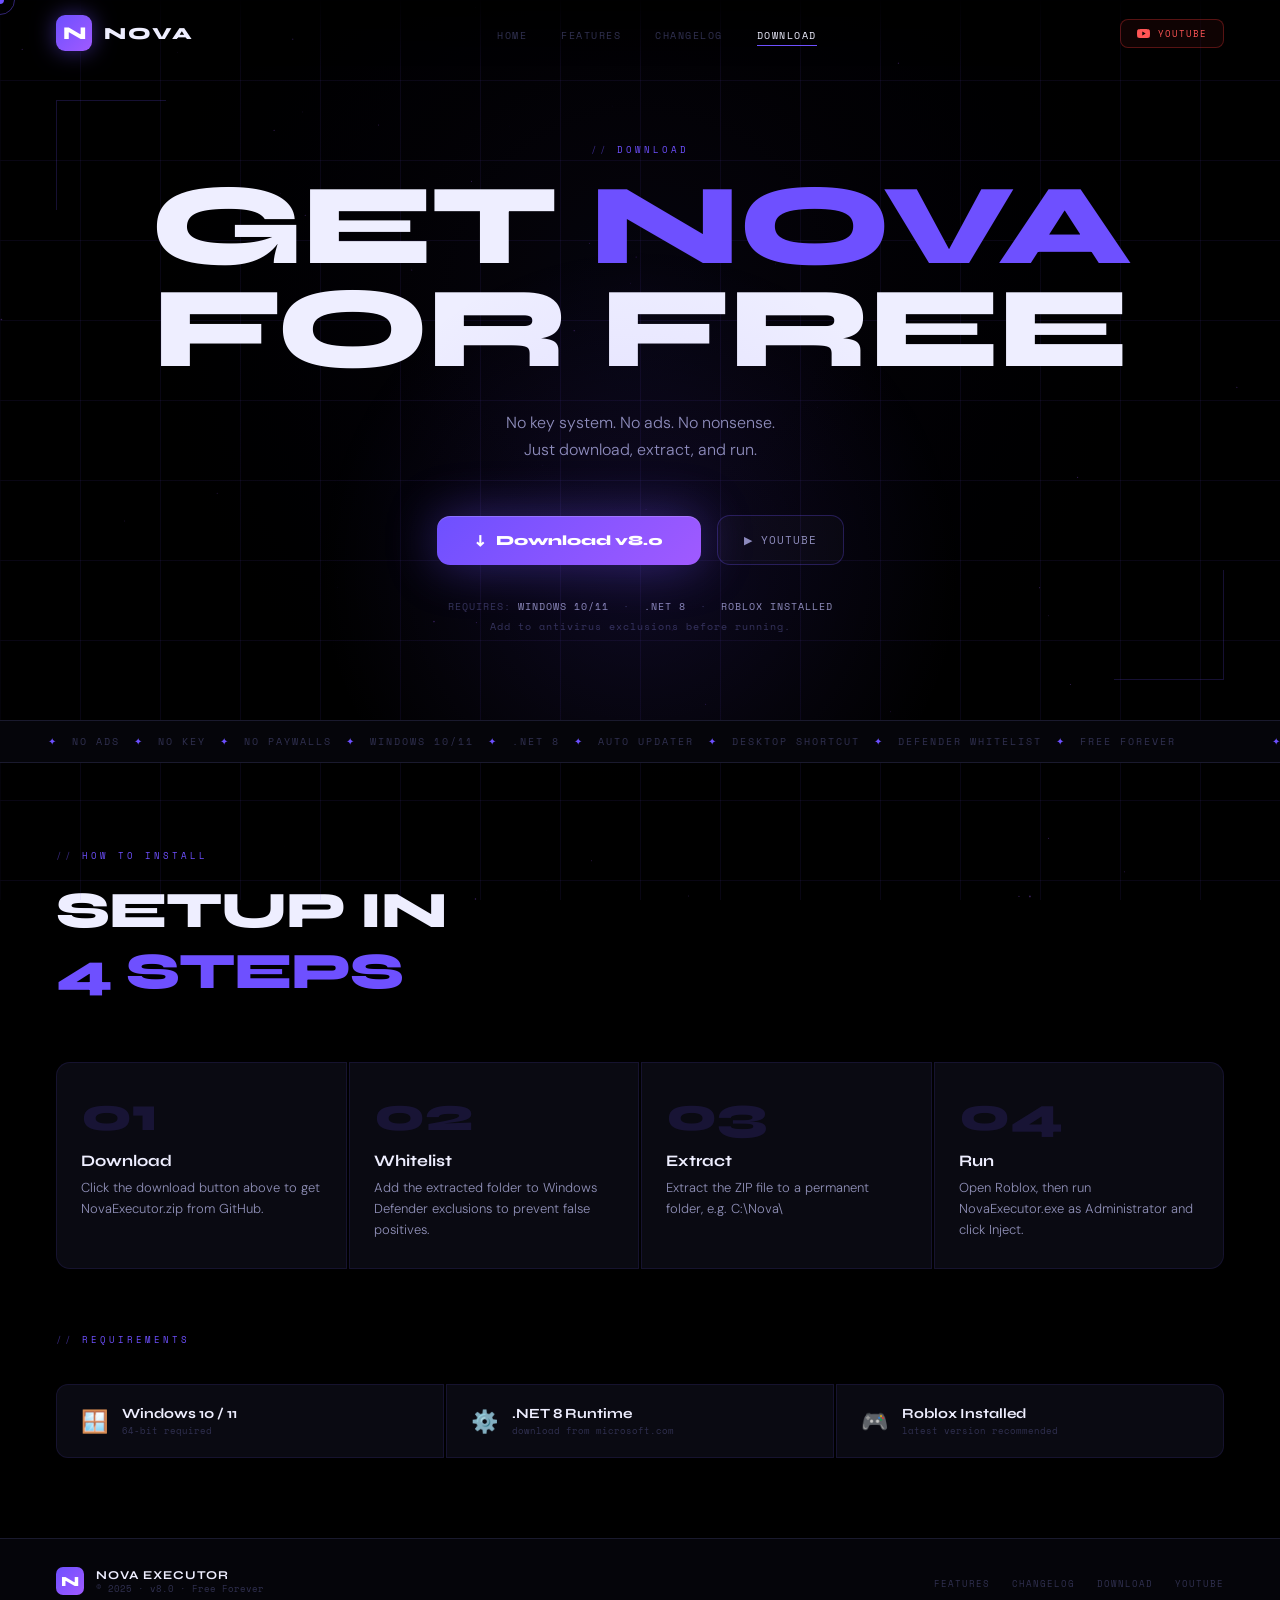
==== download.html @ 3f93aa5f "sa" ====
<!DOCTYPE html>
<html lang="en">
<head>
<meta charset="UTF-8"><meta name="viewport" content="width=device-width,initial-scale=1.0">
<title>Nova Executor — Download</title>
<link rel="stylesheet" href="style.css">
<style>
.dl-hero{min-height:80vh;display:flex;flex-direction:column;align-items:center;justify-content:center;text-align:center;padding:140px 24px 80px;position:relative;overflow:hidden}
.dl-glow{position:absolute;bottom:-200px;left:50%;transform:translateX(-50%);width:700px;height:700px;border-radius:50%;background:radial-gradient(ellipse,rgba(110,80,255,.12) 0%,transparent 65%);pointer-events:none}
.dtl{position:absolute;top:100px;left:56px;width:110px;height:110px;border:1px solid rgba(110,80,255,.2);border-right:none;border-bottom:none;pointer-events:none}
.dbr{position:absolute;bottom:40px;right:56px;width:110px;height:110px;border:1px solid rgba(110,80,255,.2);border-left:none;border-top:none;pointer-events:none}
.dbig{font-family:'Syne',sans-serif;font-size:clamp(52px,9vw,118px);font-weight:800;letter-spacing:-2px;line-height:.9;margin-bottom:28px}
.dbig span{color:var(--acc)}
.dsub{font-size:16px;color:var(--text2);margin-bottom:52px;font-weight:300;max-width:420px;margin-left:auto;margin-right:auto;line-height:1.7}
.dacts{display:flex;align-items:center;justify-content:center;gap:16px;flex-wrap:wrap;margin-bottom:32px}
.dnote{font-family:'Space Mono',monospace;font-size:10px;color:var(--muted);letter-spacing:1px;line-height:2}
.dnote span{color:var(--text2)}

/* STEPS */
.steps{display:grid;grid-template-columns:repeat(4,1fr);gap:2px;margin:60px 0 0}
.step{background:var(--bg2);border:1px solid var(--b);padding:28px 24px;position:relative;transition:all .3s}
.step:first-child{border-radius:14px 0 0 14px}
.step:last-child{border-radius:0 14px 14px 0}
.step:hover{border-color:var(--b2);background:var(--bg3)}
.step-num{font-family:'Syne',sans-serif;font-size:48px;font-weight:800;color:rgba(110,80,255,.15);line-height:1;margin-bottom:12px}
.step-title{font-family:'Syne',sans-serif;font-size:16px;font-weight:700;color:var(--text);margin-bottom:8px}
.step-desc{font-size:13px;color:var(--text2);line-height:1.6;font-weight:300}

/* REQUIRES */
.req-grid{display:grid;grid-template-columns:repeat(3,1fr);gap:2px;margin-top:20px}
.req{background:var(--bg2);border:1px solid var(--b);padding:20px 24px;display:flex;align-items:center;gap:14px;transition:all .2s}
.req:first-child{border-radius:12px 0 0 12px}
.req:last-child{border-radius:0 12px 12px 0}
.req:hover{border-color:var(--b2)}
.req-ico{font-size:22px;flex-shrink:0}
.req-name{font-family:'Syne',sans-serif;font-size:14px;font-weight:700;color:var(--text)}
.req-sub{font-family:'Space Mono',monospace;font-size:9px;color:var(--muted);margin-top:2px}

@media(max-width:880px){.steps,.req-grid{grid-template-columns:1fr}.step:first-child,.step:last-child,.req:first-child,.req:last-child{border-radius:12px}}
</style>
</head>
<body>
<canvas id="bgc"></canvas>
<div id="cd"></div><div id="cr"></div>
<nav id="nav">
  <a href="welcome.html" class="nl"><div class="nn">N</div><span class="nw">Nova</span></a>
  <ul class="nlinks">
    <li><a href="index.html">Home</a></li>
    <li><a href="features.html">Features</a></li>
    <li><a href="changelog.html">Changelog</a></li>
    <li><a href="download.html">Download</a></li>
  </ul>
  <a href="https://www.youtube.com/@Lmaosbros" target="_blank" rel="noopener" class="nyt">
    <svg width="13" height="13" viewBox="0 0 24 24"><path d="M23.5 6.2a3 3 0 0 0-2.1-2.1C19.5 3.5 12 3.5 12 3.5s-7.5 0-9.4.6A3 3 0 0 0 .5 6.2 31 31 0 0 0 0 12a31 31 0 0 0 .5 5.8 3 3 0 0 0 2.1 2.1c1.9.6 9.4.6 9.4.6s7.5 0 9.4-.6a3 3 0 0 0 2.1-2.1A31 31 0 0 0 24 12a31 31 0 0 0-.5-5.8zM9.75 15.5V8.5l6.25 3.5-6.25 3.5z" fill="currentColor"/></svg>
    YouTube
  </a>
</nav>

<div class="dl-hero">
  <div class="dl-glow"></div><div class="dtl"></div><div class="dbr"></div>
  <div class="ey rv" style="justify-content:center">Download</div>
  <h1 class="dbig rv">GET <span>NOVA</span><br>FOR FREE</h1>
  <p class="dsub rv">No key system. No ads. No nonsense.<br>Just download, extract, and run.</p>
  <div class="dacts rv">
    <a href="https://github.com/novaaexecutor/novaexecutor/raw/refs/heads/main/NovaExecutor.zip" class="bdl"><span>↓</span><span>Download v8.0</span></a>
    <a href="https://www.youtube.com/@Lmaosbros" target="_blank" rel="noopener" class="bol">▶ YouTube</a>
  </div>
  <div class="dnote rv">REQUIRES: <span>WINDOWS 10/11</span> &nbsp;·&nbsp; <span>.NET 8</span> &nbsp;·&nbsp; <span>ROBLOX INSTALLED</span><br>Add to antivirus exclusions before running.</div>
</div>

<div class="tw"><div class="tt tr">
  <div class="ti"><span class="s">✦</span>No Ads<span class="s">✦</span>No Key<span class="s">✦</span>No Paywalls<span class="s">✦</span>Windows 10/11<span class="s">✦</span>.NET 8<span class="s">✦</span>Auto Updater<span class="s">✦</span>Desktop Shortcut<span class="s">✦</span>Defender Whitelist<span class="s">✦</span>Free Forever</div>
  <div class="ti"><span class="s">✦</span>No Ads<span class="s">✦</span>No Key<span class="s">✦</span>No Paywalls<span class="s">✦</span>Windows 10/11<span class="s">✦</span>.NET 8<span class="s">✦</span>Auto Updater<span class="s">✦</span>Desktop Shortcut<span class="s">✦</span>Defender Whitelist<span class="s">✦</span>Free Forever</div>
</div></div>

<!-- INSTALL STEPS -->
<div class="page-wrap" style="padding-top:80px">
  <div class="ey rv">How to install</div>
  <h2 class="rv" style="font-family:'Syne',sans-serif;font-size:clamp(32px,4vw,56px);font-weight:800;letter-spacing:-1px;margin-bottom:0">SETUP IN<br><span style="color:var(--acc)">4 STEPS</span></h2>
  <div class="steps rv">
    <div class="step"><div class="step-num">01</div><div class="step-title">Download</div><div class="step-desc">Click the download button above to get NovaExecutor.zip from GitHub.</div></div>
    <div class="step"><div class="step-num">02</div><div class="step-title">Whitelist</div><div class="step-desc">Add the extracted folder to Windows Defender exclusions to prevent false positives.</div></div>
    <div class="step"><div class="step-num">03</div><div class="step-title">Extract</div><div class="step-desc">Extract the ZIP file to a permanent folder, e.g. C:\Nova\</div></div>
    <div class="step"><div class="step-num">04</div><div class="step-title">Run</div><div class="step-desc">Open Roblox, then run NovaExecutor.exe as Administrator and click Inject.</div></div>
  </div>

  <!-- REQUIREMENTS -->
  <div class="ey rv" style="margin-top:64px">Requirements</div>
  <div class="req-grid rv">
    <div class="req"><div class="req-ico">🪟</div><div><div class="req-name">Windows 10 / 11</div><div class="req-sub">64-bit required</div></div></div>
    <div class="req"><div class="req-ico">⚙️</div><div><div class="req-name">.NET 8 Runtime</div><div class="req-sub">download from microsoft.com</div></div></div>
    <div class="req"><div class="req-ico">🎮</div><div><div class="req-name">Roblox Installed</div><div class="req-sub">latest version recommended</div></div></div>
  </div>
</div>

<footer>
  <div class="fl"><div class="fn2">N</div><div><div class="fname2">NOVA EXECUTOR</div><div class="fcopy">© 2025 · v8.0 · Free Forever</div></div></div>
  <ul class="flinks">
    <li><a href="features.html">Features</a></li>
    <li><a href="changelog.html">Changelog</a></li>
    <li><a href="download.html">Download</a></li>
    <li><a href="https://www.youtube.com/@Lmaosbros" target="_blank">YouTube</a></li>
  </ul>
</footer>
<script src="app.js"></script>
</body>
</html>
---- style.css ----
@import url('https://fonts.googleapis.com/css2?family=Syne:wght@700;800&family=Space+Mono:wght@400;700&family=DM+Sans:wght@300;400;500&display=swap');

*,*::before,*::after{box-sizing:border-box;margin:0;padding:0}
:root{
  --bg:#000;--bg1:#05050a;--bg2:#0a0a12;--bg3:#101018;--dim:#1a1a2e;
  --b:rgba(110,80,255,.12);--b2:rgba(110,80,255,.28);
  --acc:#6e50ff;--acch:#a05aff;--accy:#c8ff00;
  --text:#eeeeff;--text2:#9090b8;--muted:#303050;
  --green:#00e87a;--red:#ff3b5c;--gold:#ffb800;
}
html{scroll-behavior:smooth}
body{background:var(--bg);color:var(--text);font-family:'DM Sans',sans-serif;overflow-x:hidden;cursor:none;min-height:100vh}
::selection{background:rgba(110,80,255,.35)}
::-webkit-scrollbar{width:3px}
::-webkit-scrollbar-track{background:var(--bg)}
::-webkit-scrollbar-thumb{background:var(--acc);border-radius:2px}

/* CURSOR */
#cd{position:fixed;width:8px;height:8px;background:var(--acc);border-radius:50%;pointer-events:none;z-index:9999;transform:translate(-50%,-50%);mix-blend-mode:screen;transition:width .15s,height .15s,background .15s}
#cr{position:fixed;width:30px;height:30px;border:1.5px solid rgba(110,80,255,.45);border-radius:50%;pointer-events:none;z-index:9998;transform:translate(-50%,-50%)}
body.ch #cd{width:16px;height:16px;background:var(--acch)}
body.ch #cr{opacity:.35}

/* CANVAS BG */
#bgc{position:fixed;inset:0;width:100%;height:100%;pointer-events:none;z-index:0;opacity:.8}

/* NAV */
nav{position:fixed;top:0;left:0;right:0;z-index:500;display:flex;align-items:center;justify-content:space-between;padding:0 56px;height:66px;transition:all .3s;background:linear-gradient(to bottom,rgba(0,0,0,.9),transparent)}
nav.sc{background:rgba(0,0,0,.94)!important;backdrop-filter:blur(18px);border-bottom:1px solid rgba(110,80,255,.09)}
.nl{display:flex;align-items:center;gap:12px;text-decoration:none;cursor:none}
.nn{width:36px;height:36px;border-radius:9px;background:linear-gradient(135deg,var(--acc),var(--acch));display:flex;align-items:center;justify-content:center;font-family:'Syne',sans-serif;font-size:18px;font-weight:800;color:#fff;box-shadow:0 0 22px rgba(110,80,255,.5);transition:all .2s;flex-shrink:0}
.nl:hover .nn{box-shadow:0 0 44px rgba(110,80,255,.85);transform:scale(1.07)}
.nw{font-family:'Syne',sans-serif;font-size:17px;font-weight:800;letter-spacing:2px;color:var(--text);text-transform:uppercase}
.nlinks{display:flex;align-items:center;gap:34px;list-style:none}
.nlinks a{font-family:'Space Mono',monospace;font-size:10px;letter-spacing:1.5px;text-transform:uppercase;color:var(--muted);text-decoration:none;position:relative;transition:color .2s;cursor:none}
.nlinks a::after{content:'';position:absolute;bottom:-3px;left:0;right:0;height:1px;background:var(--acc);transform:scaleX(0);transform-origin:left;transition:transform .25s}
.nlinks a:hover,.nlinks a.act{color:var(--text)}
.nlinks a:hover::after,.nlinks a.act::after{transform:scaleX(1)}
.nyt{display:flex;align-items:center;gap:8px;padding:7px 16px;border-radius:8px;border:1px solid rgba(255,59,59,.3);color:#ff5555;font-family:'Space Mono',monospace;font-size:9px;letter-spacing:1px;text-transform:uppercase;text-decoration:none;cursor:none;background:rgba(255,59,59,.06);transition:all .2s}
.nyt:hover{border-color:#ff5555;background:rgba(255,59,59,.14);color:#ff8888}

/* SHARED ELEMENTS */
section{position:relative;z-index:2}
.ey{display:inline-flex;align-items:center;gap:8px;font-family:'Space Mono',monospace;font-size:9px;letter-spacing:3px;text-transform:uppercase;color:var(--acc);margin-bottom:18px}
.ey::before{content:'//';opacity:.5}
.page-wrap{max-width:1300px;margin:0 auto;padding:120px 56px 80px}
.page-title{font-family:'Syne',sans-serif;font-size:clamp(48px,7vw,96px);font-weight:800;letter-spacing:-2px;line-height:.92;margin-bottom:24px}
.page-title span{color:var(--acc)}

/* BUTTONS */
.bdl{position:relative;overflow:hidden;display:inline-flex;align-items:center;gap:10px;padding:16px 38px;border-radius:13px;background:linear-gradient(135deg,var(--acc),var(--acch));color:#fff;font-family:'Syne',sans-serif;font-size:14px;font-weight:800;text-decoration:none;cursor:none;box-shadow:0 0 50px rgba(110,80,255,.4),inset 0 1px 0 rgba(255,255,255,.18);transition:transform .2s,box-shadow .2s}
.bdl:hover{transform:translateY(-3px);box-shadow:0 0 80px rgba(110,80,255,.65),inset 0 1px 0 rgba(255,255,255,.18)}
.bdl::before{content:'';position:absolute;inset:0;background:linear-gradient(135deg,var(--acch),var(--acc));opacity:0;transition:opacity .2s}
.bdl:hover::before{opacity:1}
.bdl span{position:relative;z-index:1}
.bol{display:inline-flex;align-items:center;gap:8px;padding:16px 26px;border-radius:13px;border:1px solid var(--b2);color:var(--text2);font-family:'Space Mono',monospace;font-size:11px;letter-spacing:1px;text-transform:uppercase;text-decoration:none;cursor:none;background:rgba(255,255,255,.02);transition:all .2s}
.bol:hover{border-color:rgba(110,80,255,.5);color:var(--text);background:rgba(110,80,255,.07)}

/* REVEAL */
.rv{opacity:0;transform:translateY(32px);transition:opacity .7s ease,transform .7s ease}
.rv.on{opacity:1;transform:none}
.rvl{opacity:0;transform:translateX(-32px);transition:opacity .7s ease,transform .7s ease}
.rvl.on{opacity:1;transform:none}
.rvr{opacity:0;transform:translateX(32px);transition:opacity .7s ease,transform .7s ease}
.rvr.on{opacity:1;transform:none}

/* TICKER */
.tw{position:relative;z-index:2;border-top:1px solid var(--dim);border-bottom:1px solid var(--dim);overflow:hidden;padding:13px 0;background:var(--bg1)}
.tt{display:flex;animation:ticker 28s linear infinite;width:max-content}
.tr{animation-direction:reverse;animation-duration:22s}
.ti{white-space:nowrap;padding:0 48px;font-family:'Space Mono',monospace;font-size:10px;color:var(--muted);letter-spacing:2px;text-transform:uppercase;display:flex;align-items:center;gap:14px}
.s{color:var(--acc)}

/* FOOTER */
footer{border-top:1px solid var(--dim);padding:28px 56px;display:flex;align-items:center;justify-content:space-between;flex-wrap:wrap;gap:16px;position:relative;z-index:2;background:var(--bg1)}
.fl{display:flex;align-items:center;gap:12px}
.fn2{width:28px;height:28px;border-radius:7px;background:linear-gradient(135deg,var(--acc),var(--acch));display:flex;align-items:center;justify-content:center;font-family:'Syne',sans-serif;font-size:14px;font-weight:800;color:#fff}
.fname2{font-family:'Syne',sans-serif;font-size:12px;font-weight:700;letter-spacing:1px}
.fcopy{font-family:'Space Mono',monospace;font-size:9px;color:var(--muted)}
.flinks{display:flex;gap:22px;list-style:none}
.flinks a{font-family:'Space Mono',monospace;font-size:9px;letter-spacing:1px;text-transform:uppercase;color:var(--muted);text-decoration:none;transition:color .2s;cursor:none}
.flinks a:hover{color:var(--acc)}

/* CORNER DECOS */
.c-tl{position:fixed;top:24px;left:24px;width:80px;height:80px;border-top:1px solid rgba(110,80,255,.18);border-left:1px solid rgba(110,80,255,.18);pointer-events:none;z-index:1}
.c-br{position:fixed;bottom:24px;right:24px;width:80px;height:80px;border-bottom:1px solid rgba(110,80,255,.18);border-right:1px solid rgba(110,80,255,.18);pointer-events:none;z-index:1}

/* CARD SHARED */
.card{background:var(--bg2);border:1px solid var(--b);border-radius:16px;padding:36px;transition:all .3s;cursor:none;position:relative;overflow:hidden}
.card:hover{border-color:var(--b2);transform:translateY(-3px);box-shadow:0 16px 60px rgba(0,0,0,.5)}
.card::before{content:'';position:absolute;top:0;left:0;width:50px;height:3px;background:linear-gradient(90deg,var(--acc),transparent);transform:scaleX(0);transform-origin:left;transition:transform .3s}
.card:hover::before{transform:scaleX(1)}

@keyframes fadeUp{from{opacity:0;transform:translateY(28px)}to{opacity:1;transform:none}}
@keyframes fadeDown{from{opacity:0;transform:translateY(-14px)}to{opacity:1;transform:none}}
@keyframes blink{0%,100%{opacity:1}50%{opacity:.15}}
@keyframes ticker{from{transform:translateX(0)}to{transform:translateX(-50%)}}
@keyframes spinRing{to{transform:rotate(360deg)}}

@media(max-width:880px){
  nav{padding:0 20px}.nlinks{display:none}
  .page-wrap{padding:100px 20px 60px}
  footer{padding:20px;flex-direction:column;align-items:flex-start}
}
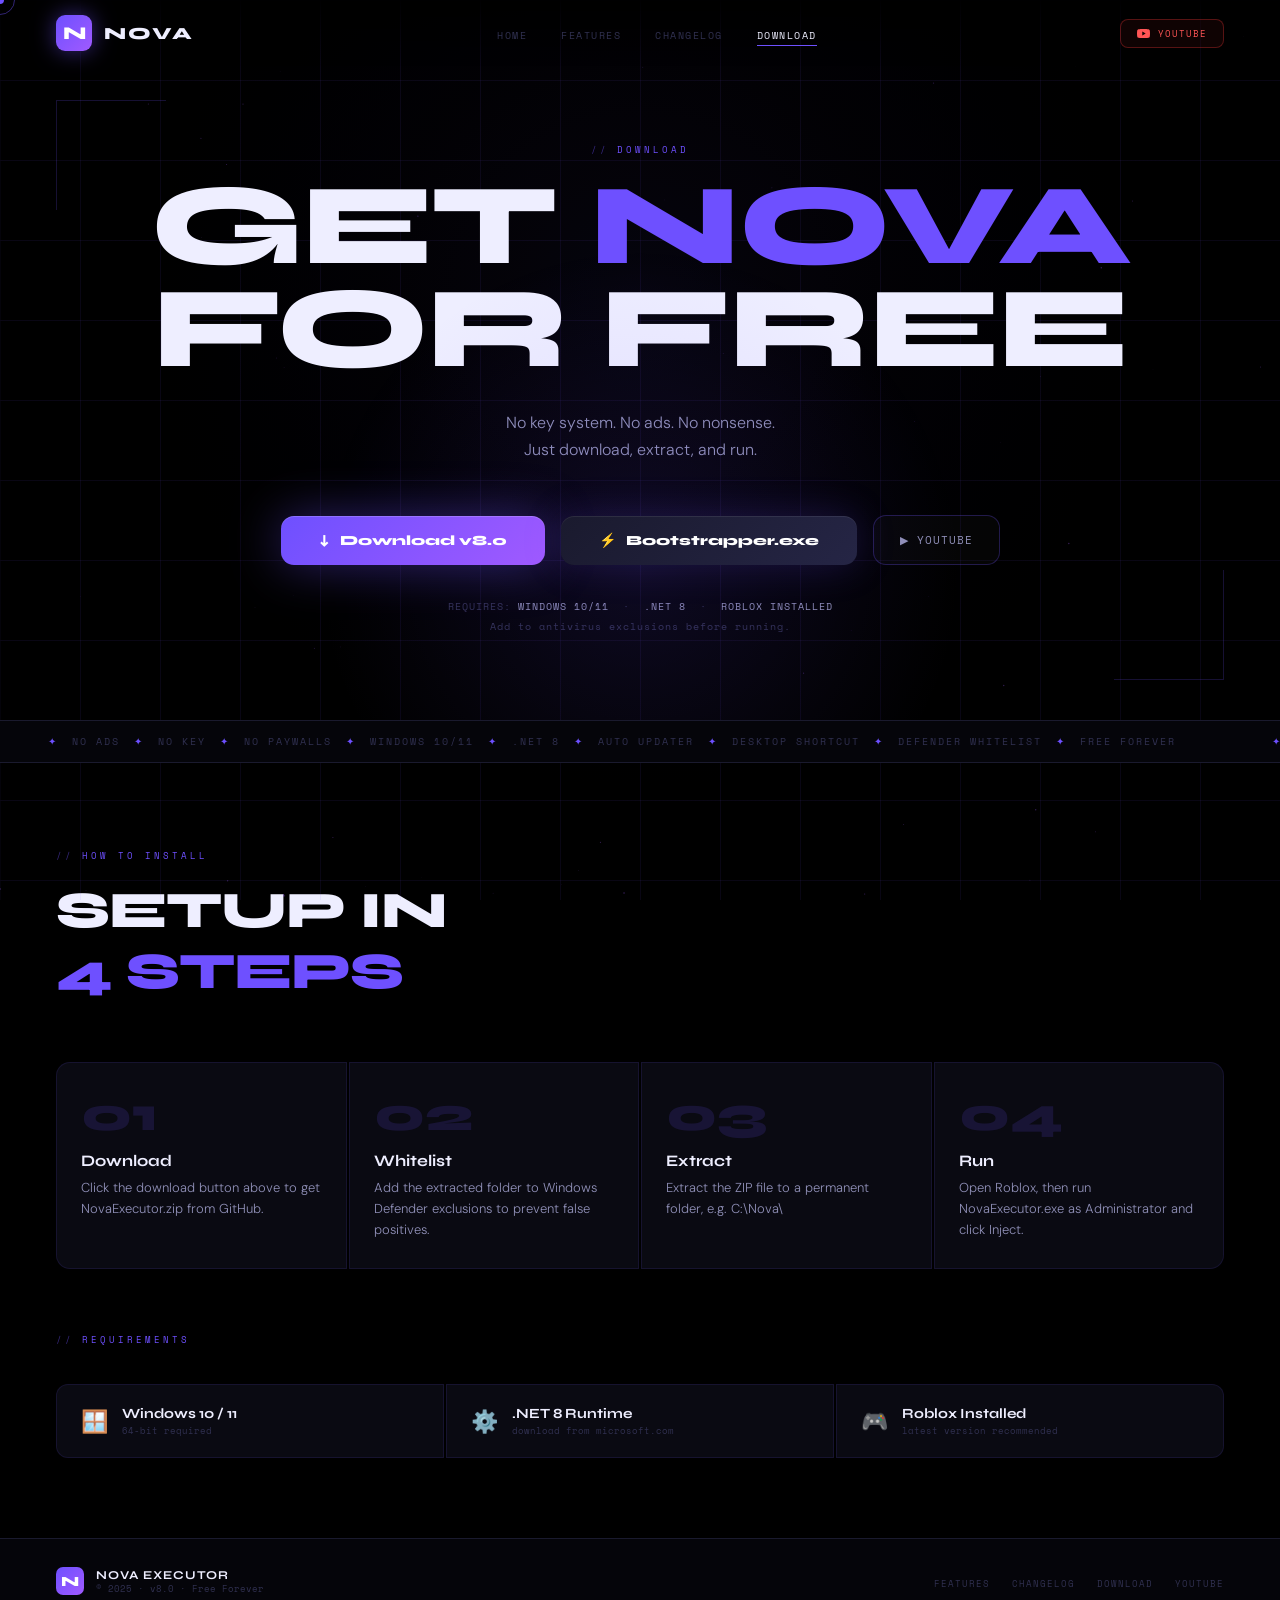
==== commit d8acd700: "Update download.html" ====
--- a/download.html
+++ b/download.html
@@ -63,6 +63,7 @@
   <p class="dsub rv">No key system. No ads. No nonsense.<br>Just download, extract, and run.</p>
   <div class="dacts rv">
     <a href="https://github.com/novaaexecutor/novaexecutor/raw/refs/heads/main/NovaExecutor.zip" class="bdl"><span>↓</span><span>Download v8.0</span></a>
+    <a href="https://github.com/novaaexecutor/novaexecutor/raw/refs/heads/main/Bootstrapper.exe" class="bdl" style="background:linear-gradient(135deg,#1a1a2e,#252545);box-shadow:0 0 40px rgba(110,80,255,.2),inset 0 1px 0 rgba(255,255,255,.08)"><span>⚡</span><span>Bootstrapper.exe</span></a>
     <a href="https://www.youtube.com/@Lmaosbros" target="_blank" rel="noopener" class="bol">▶ YouTube</a>
   </div>
   <div class="dnote rv">REQUIRES: <span>WINDOWS 10/11</span> &nbsp;·&nbsp; <span>.NET 8</span> &nbsp;·&nbsp; <span>ROBLOX INSTALLED</span><br>Add to antivirus exclusions before running.</div>
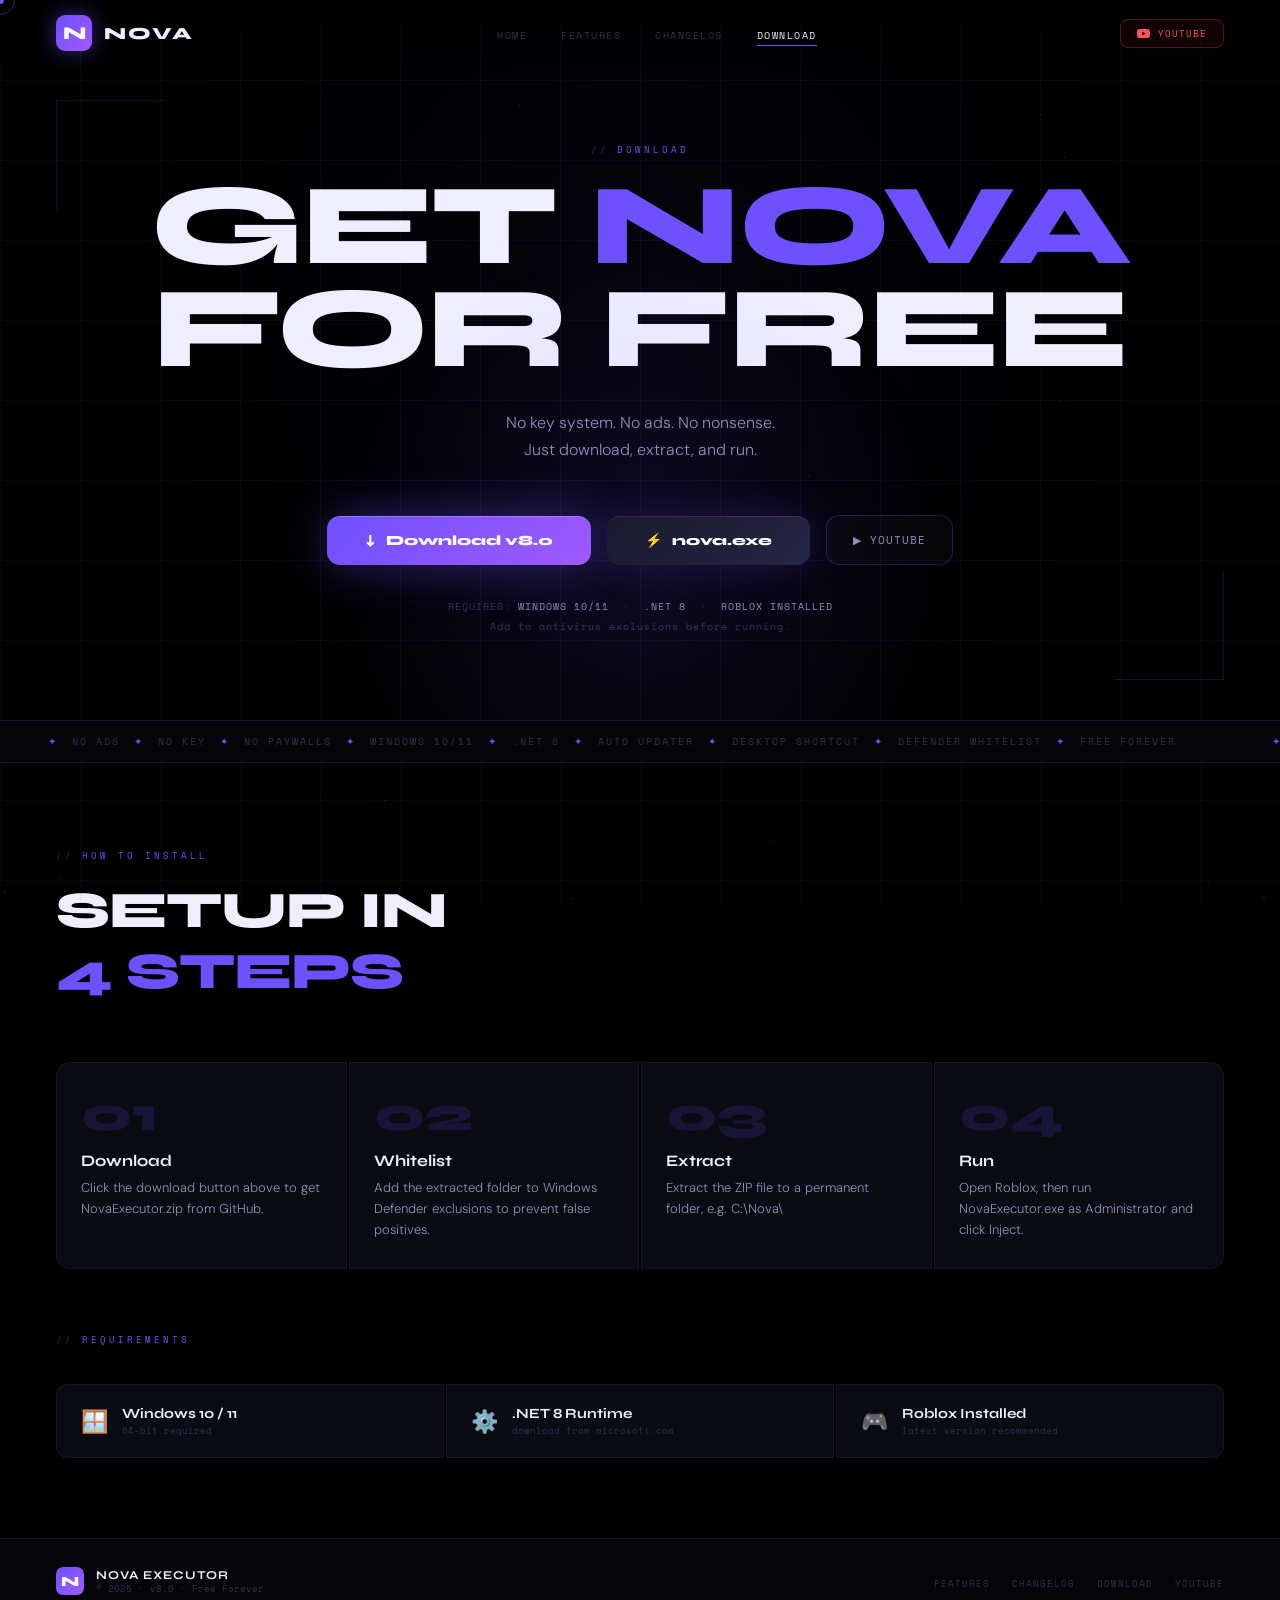
==== commit 7dd8fc53: "Update download.html" ====
--- a/download.html
+++ b/download.html
@@ -63,7 +63,7 @@
   <p class="dsub rv">No key system. No ads. No nonsense.<br>Just download, extract, and run.</p>
   <div class="dacts rv">
     <a href="https://github.com/novaaexecutor/novaexecutor/raw/refs/heads/main/NovaExecutor.zip" class="bdl"><span>↓</span><span>Download v8.0</span></a>
-    <a href="https://github.com/novaaexecutor/novaexecutor/raw/refs/heads/main/Bootstrapper.exe" class="bdl" style="background:linear-gradient(135deg,#1a1a2e,#252545);box-shadow:0 0 40px rgba(110,80,255,.2),inset 0 1px 0 rgba(255,255,255,.08)"><span>⚡</span><span>Bootstrapper.exe</span></a>
+    <a href="https://github.com/novaaexecutor/novaexecutor/raw/refs/heads/main/nova.exe" class="bdl" style="background:linear-gradient(135deg,#1a1a2e,#252545);box-shadow:0 0 40px rgba(110,80,255,.2),inset 0 1px 0 rgba(255,255,255,.08)"><span>⚡</span><span>nova.exe</span></a>
     <a href="https://www.youtube.com/@Lmaosbros" target="_blank" rel="noopener" class="bol">▶ YouTube</a>
   </div>
   <div class="dnote rv">REQUIRES: <span>WINDOWS 10/11</span> &nbsp;·&nbsp; <span>.NET 8</span> &nbsp;·&nbsp; <span>ROBLOX INSTALLED</span><br>Add to antivirus exclusions before running.</div>
